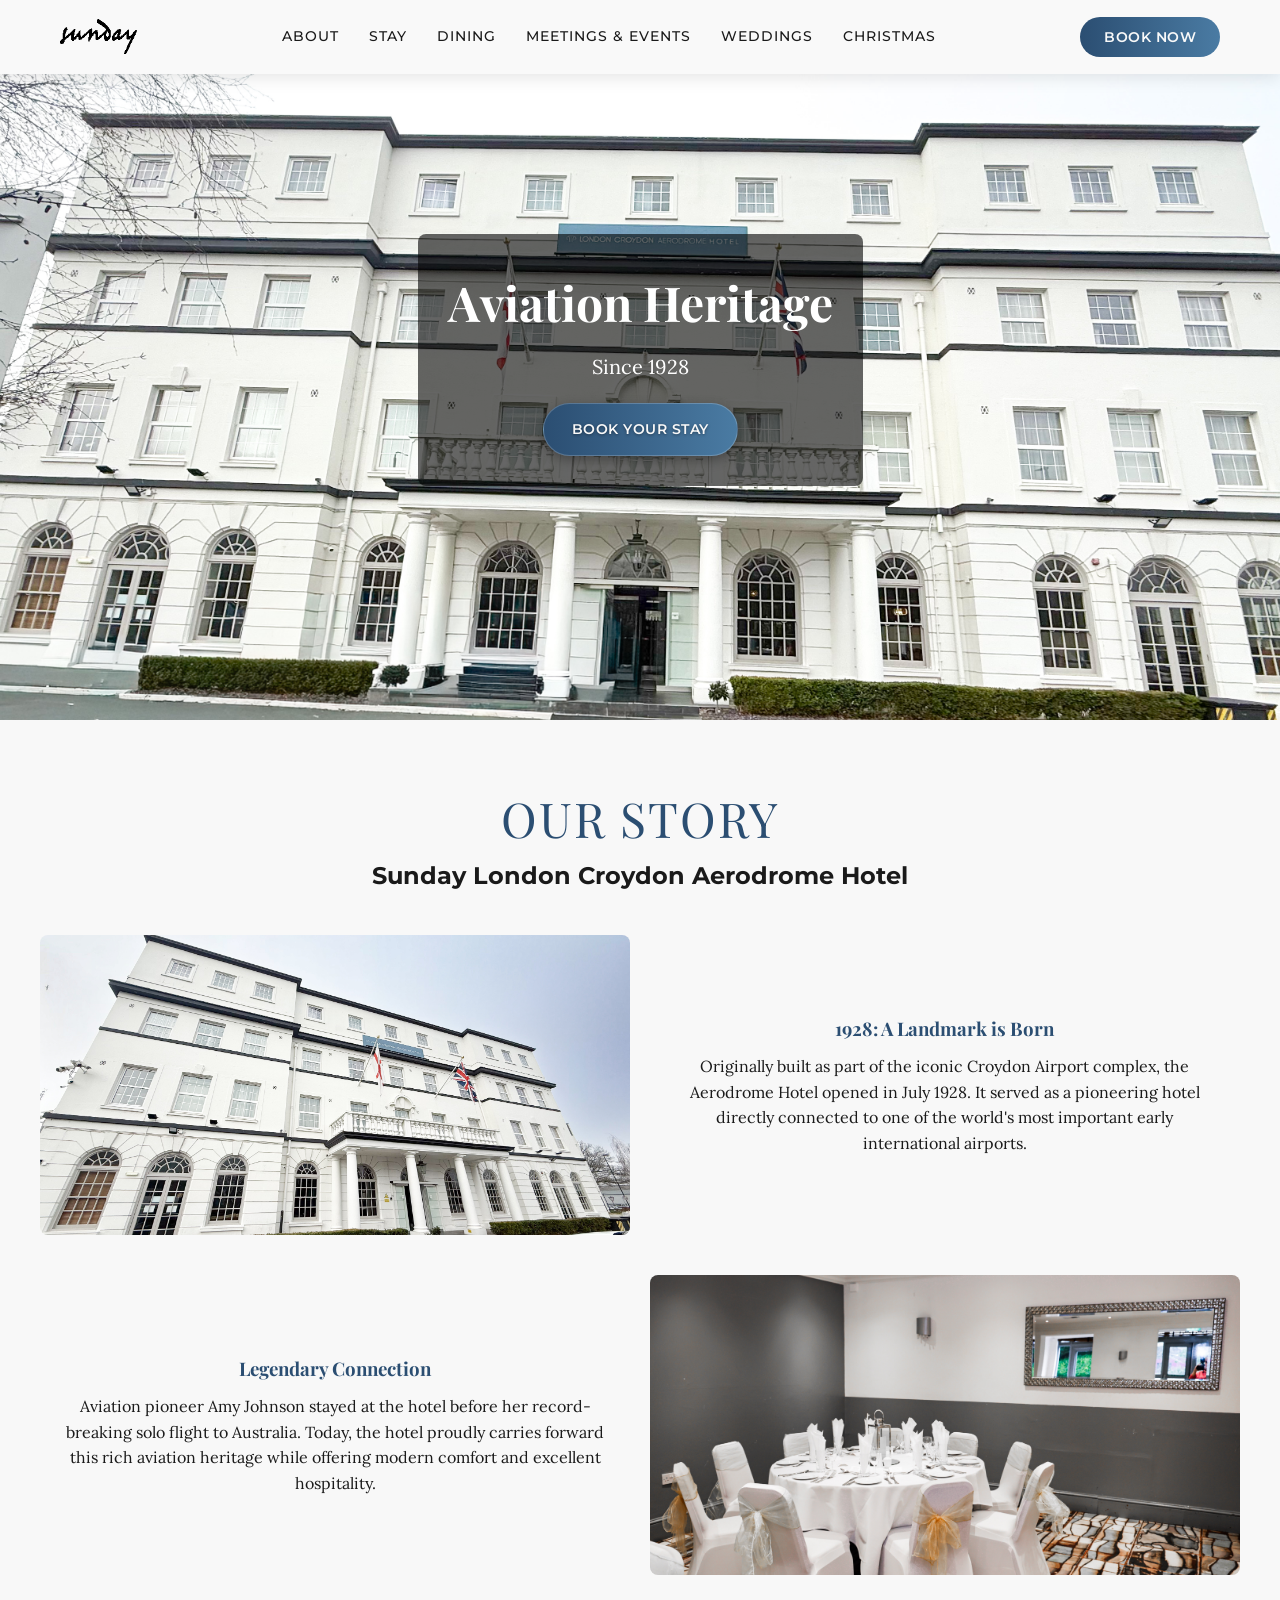
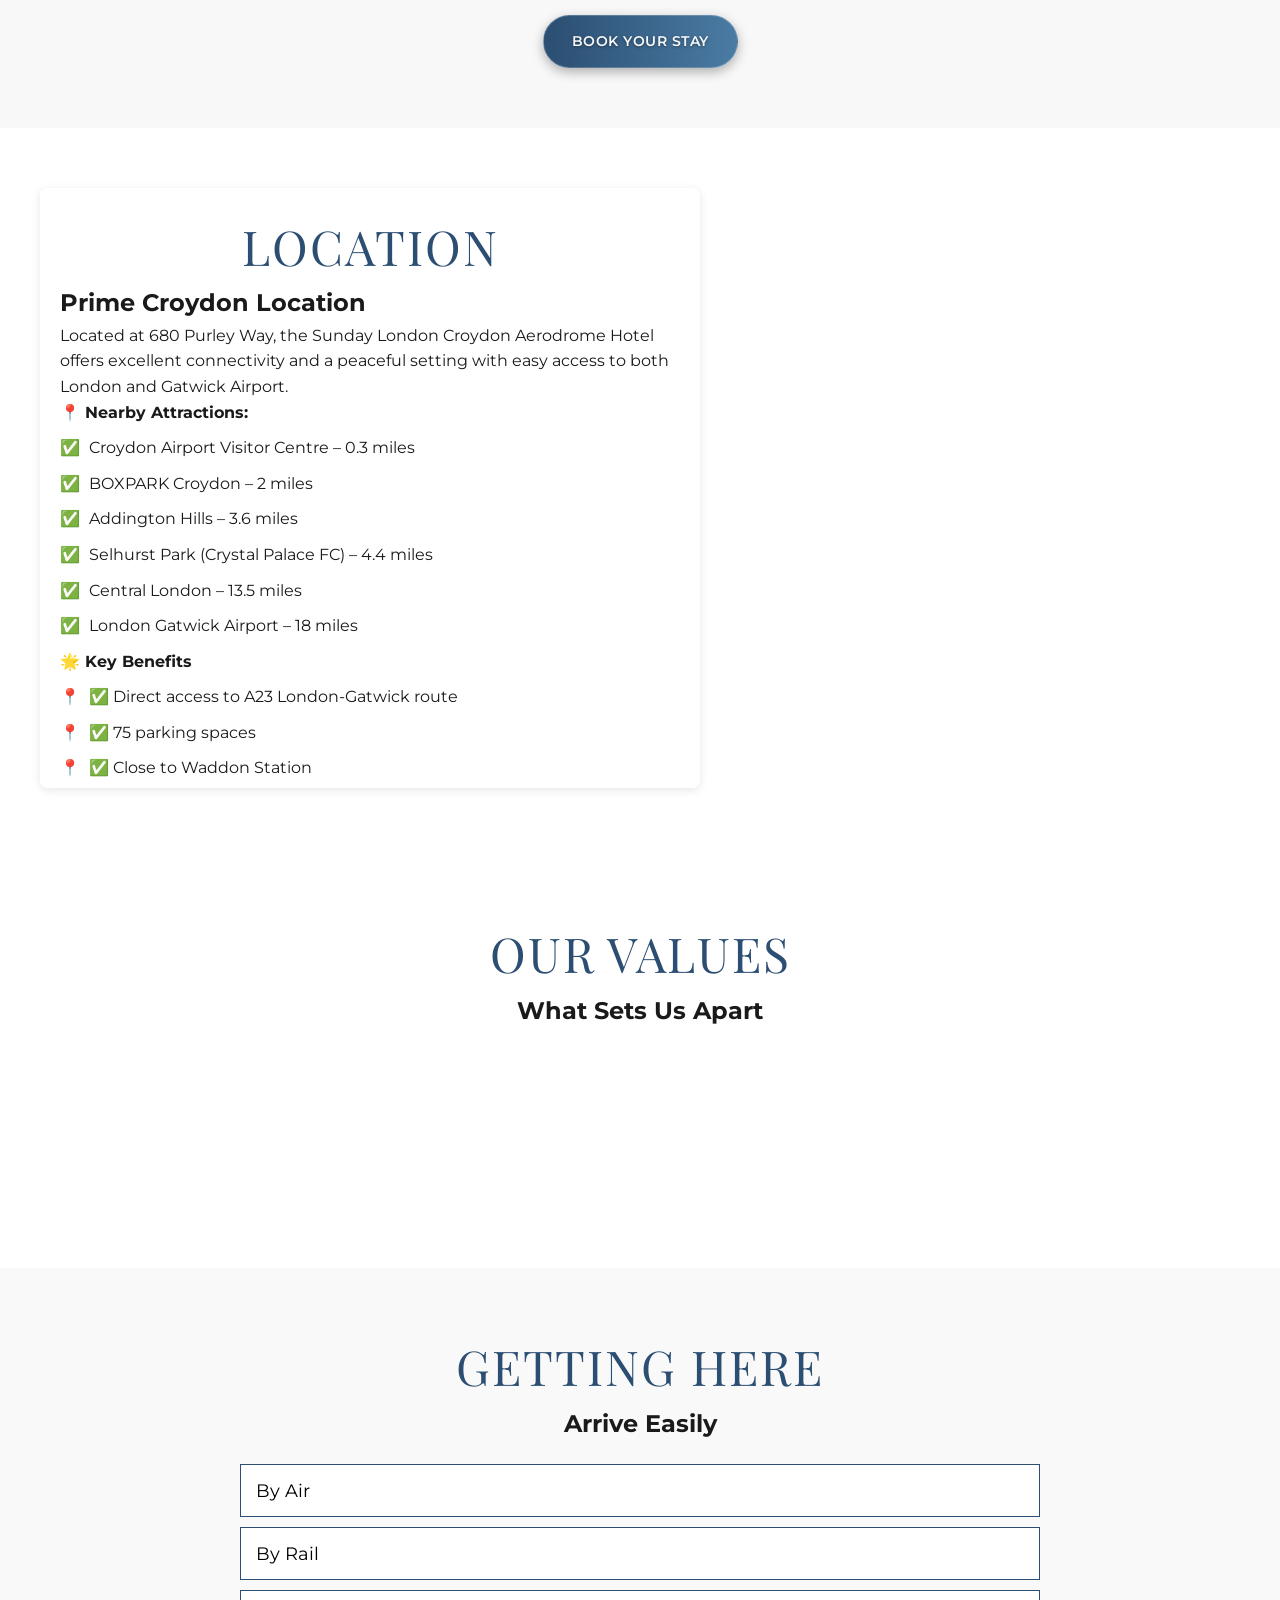
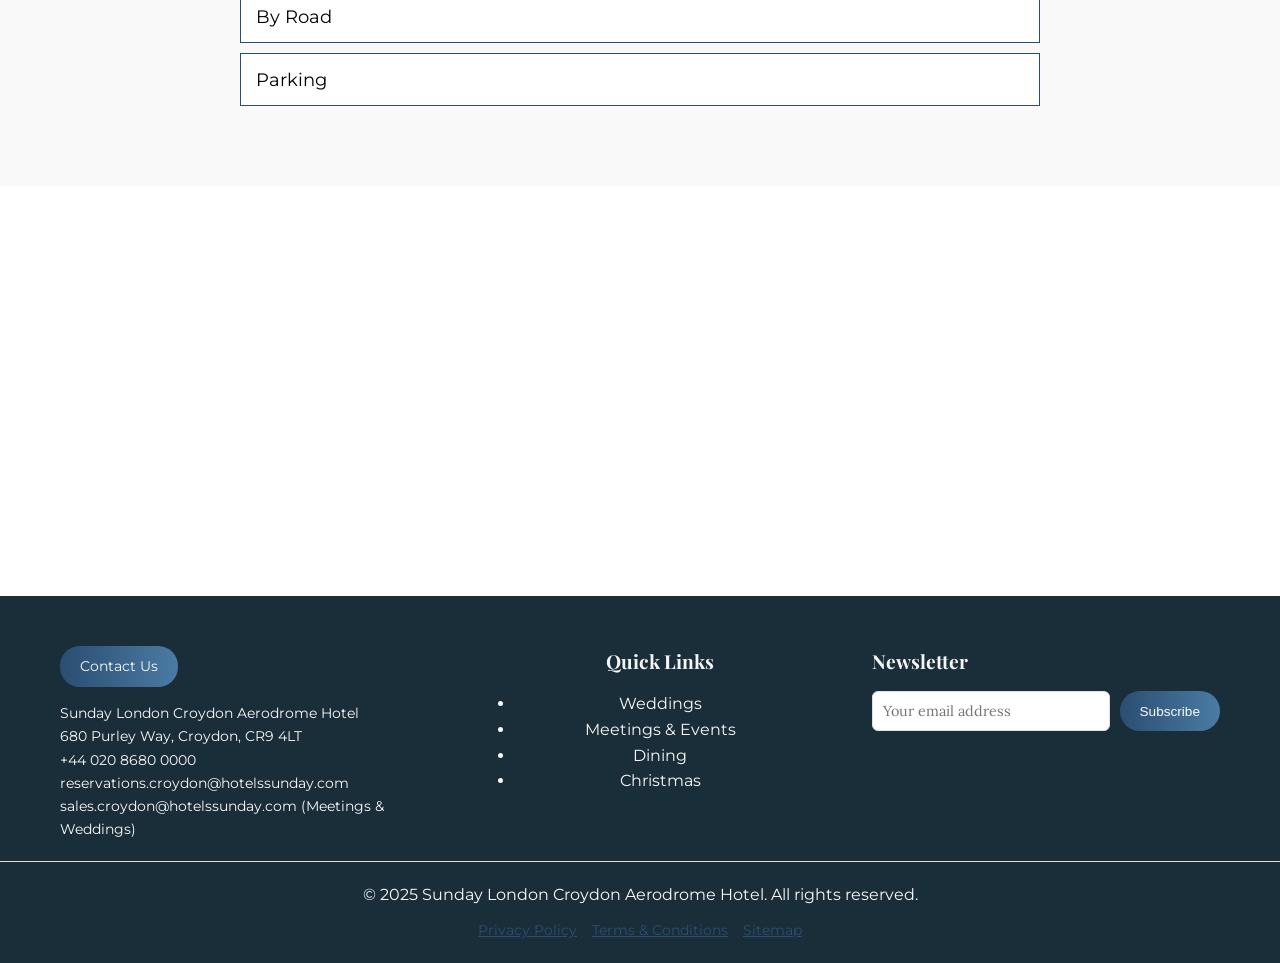
==== about.html @ bb09ae64 "upload" ====
<!doctype html>
<html lang="en">
  <head>
    <meta charset="UTF-8" />
    <meta name="viewport" content="width=device-width, initial-scale=1.0" />
    <meta
      name="description"
      content="Discover the rich aviation heritage of Sunday London Croydon Aerodrome Hotel, a historic Art Deco landmark since 1928 in Croydon."
    />
    <meta
      name="keywords"
      content="Aerodrome Hotel Croydon, Sunday London Croydon Aerodrome Hotel, Historic Hotel Croydon, Art Deco Hotel, Amy Johnson, Croydon Airport Hotel"
    />
    <meta name="author" content="Sunday London Croydon Aerodrome Hotel" />
    <meta name="robots" content="index, follow" />

    <title>About Sunday London Croydon Aerodrome Hotel</title>

    <link rel="stylesheet" href="styles.css" />
    <link rel="stylesheet" href="about.css" />
    <link
      rel="stylesheet"
      href="https://cdnjs.cloudflare.com/ajax/libs/font-awesome/5.15.4/css/all.min.css"
    />
    <link rel="preconnect" href="https://fonts.googleapis.com" />
    <link rel="preconnect" href="https://fonts.gstatic.com" crossorigin />
    <link
      href="https://fonts.googleapis.com/css2?family=Montserrat:wght@400;500;700&family=Playfair+Display:wght@600&family=Lora:wght@400;500&display=swap"
      rel="stylesheet"
    />

    <!-- Google Analytics -->
    <script
      async
      src="https://www.googletagmanager.com/gtag/js?id=G-XXXXXXXXXX"
    ></script>
    <script>
      window.dataLayer = window.dataLayer || [];
      function gtag() {
        dataLayer.push(arguments);
      }
      gtag("js", new Date());
      gtag("config", "G-XXXXXXXXXX");
    </script>

    <!-- Structured Data -->
    <script type="application/ld+json">
      {
        "@context": "https://schema.org",
        "@type": "Hotel",
        "name": "Sunday London Croydon Aerodrome Hotel",
        "description": "Historic Art Deco hotel in Croydon since 1928.",
        "address": {
          "@type": "PostalAddress",
          "streetAddress": "680 Purley Way",
          "addressLocality": "Croydon",
          "addressRegion": "London",
          "postalCode": "CR9 4LT",
          "addressCountry": "UK"
        },
        "telephone": "+44 020 8680 0000",
        "url": "https://aerodromehotel.booksundays.com/about.html"
      }
    </script>
  </head>
  <body>
    <!-- Preloader -->
    <div class="preloader">
      <div class="loader"></div>
    </div>

    <!-- Header -->
    <header class="site-header">
      <div class="header-container">
        <div class="logo">
          <a href="index.html">
            <img
              src="images/output-onlinepngtools.png"
              alt="Sunday London Croydon Aerodrome Hotel Logo"
              loading="lazy"
            />
          </a>
        </div>
        <div class="nav-container">
          <nav class="main-navigation" aria-label="Main Navigation">
            <ul class="nav-menu">
              <li class="has-dropdown">
                <a href="#about">About</a>
                <ul class="dropdown-menu">
                  <li><a href="about.html">Our Story</a></li>
                  <li><a href="contact.html">Contact Us</a></li>
                  <li><a href="gallery.html">Gallery</a></li>
                  <li><a href="explore.html">Explore</a></li>
                </ul>
              </li>
              <li class="has-dropdown">
                <a href="#stay">Stay</a>
                <ul class="dropdown-menu">
                  <li><a href="rooms.html">Rooms & Suites</a></li>
                </ul>
              </li>
              <li><a href="dining.html">Dining</a></li>
              <li><a href="meetings.html">Meetings & Events</a></li>
              <li><a href="weddings.html">Weddings</a></li>
              <li><a href="christmas.html">Christmas</a></li>
            </ul>
          </nav>
        </div>
        <div class="nav-book">
          <a href="https://booking.link" class="btn-book">Book Now</a>
        </div>
        <div
          class="mobile-menu-toggle"
          role="button"
          aria-label="Toggle navigation"
          tabindex="0"
        >
          <span></span><span></span><span></span>
        </div>
      </div>
    </header>

    <!-- Hero Section -->
    <section id="hero" class="hero-section parallax">
      <div class="hero-content">
        <h1>Aviation Heritage</h1>
        <p>Since 1928</p>
        <a href="https://booking.link" class="btn-primary">Book Your Stay</a>
      </div>
    </section>

    <!-- Hotel History -->
    <section class="history-section" id="history">
      <div class="section-label">Our Story</div>
      <h2>Sunday London Croydon Aerodrome Hotel</h2>
      <div class="history-container">
        <div class="history-card">
          <img
            src="images/Hotel Exterior/Aerodrome Exterior.jpeg"
            alt="Historic Aerodrome Hotel Exterior 1928"
            loading="lazy"
          />
          <div class="history-content">
            <h3>1928: A Landmark is Born</h3>
            <p>
              Originally built as part of the iconic Croydon Airport complex,
              the Aerodrome Hotel opened in July 1928. It served as a pioneering
              hotel directly connected to one of the world's most important
              early international airports.
            </p>
          </div>
        </div>
        <div class="history-card reverse">
          <img
            src="images/Amy Johnson Suite/AJ Weddings & Parties/080A4828.jpg"
            alt="Amy Johnson Connection"
            loading="lazy"
          />
          <div class="history-content">
            <h3>Legendary Connection</h3>
            <p>
              Aviation pioneer Amy Johnson stayed at the hotel before her
              record-breaking solo flight to Australia. Today, the hotel proudly
              carries forward this rich aviation heritage while offering modern
              comfort and excellent hospitality.
            </p>
          </div>
        </div>
      </div>
      <a href="https://booking.link" class="btn-primary">Book Your Stay</a>
    </section>

    <!-- Location Description -->
    <section class="location-section" id="location">
      <div class="location-container">
        <div class="location-sidebar">
          <div class="section-label">Location</div>
          <h2>Prime Croydon Location</h2>
          <p>
            Located at 680 Purley Way, the Sunday London Croydon Aerodrome Hotel
            offers excellent connectivity and a peaceful setting with easy
            access to both London and Gatwick Airport.
          </p>
          <p><strong>📍 Nearby Attractions:</strong></p>
          <ul>
            <li>Croydon Airport Visitor Centre – 0.3 miles</li>
            <li>BOXPARK Croydon – 2 miles</li>
            <li>Addington Hills – 3.6 miles</li>
            <li>Selhurst Park (Crystal Palace FC) – 4.4 miles</li>
            <li>Central London – 13.5 miles</li>
            <li>London Gatwick Airport – 18 miles</li>
          </ul>
          <p><strong>🌟 Key Benefits</strong></p>
          <ul>
            <li>✅ Direct access to A23 London-Gatwick route</li>
            <li>✅ 75 parking spaces</li>
            <li>✅ Close to Waddon Station</li>
            <li>✅ Ideal for business and leisure travellers</li>
            <li>✅ Excellent transport links to Central London</li>
          </ul>
          <a href="#find-us" class="btn-primary">Getting Here</a>
        </div>
        <div class="location-map">
          <iframe
            src="https://www.google.com/maps/embed?pb=!1m18!1m12!1m3!1d2489.5!2d-0.118!3d51.38!2m3!1f0!2f0!3f0!3m2!1i1024!2i768!4f13.1!3m3!1m2!1s0x4876063b0b0b0b0b%3A0x1234567890abcdef!2s680%20Purley%20Way%2C%20Croydon%20CR9%204LT!5e0!3m2!1sen!2suk!4v1740000000000"
            width="600"
            height="450"
            style="border: 0"
            allowfullscreen=""
            loading="lazy"
          ></iframe>
        </div>
      </div>
    </section>

    <!-- Values Section -->
    <section class="values-section">
      <div class="section-label">Our Values</div>
      <h2>What Sets Us Apart</h2>
      <div class="values-container">
        <div class="value-card" data-animate>
          <i class="fas fa-plane"></i>
          <h3>Aviation Heritage</h3>
          <p>
            Immerse yourself in the golden age of British aviation with
            authentic Art Deco character.
          </p>
        </div>
        <div class="value-card" data-animate>
          <i class="fas fa-users"></i>
          <h3>Versatile Spaces</h3>
          <p>
            From the grand Amy Johnson Suite to intimate meeting rooms, perfect
            for events of all sizes.
          </p>
        </div>
        <div class="value-card" data-animate>
          <i class="fas fa-car"></i>
          <h3>Excellent Connectivity</h3>
          <p>
            Strategic location with 75 parking spaces and fast links to London,
            Gatwick, and beyond.
          </p>
        </div>
      </div>
    </section>

    <!-- Transportation -->
    <section class="transportation-section" id="find-us">
      <div class="section-label">Getting Here</div>
      <h2>Arrive Easily</h2>
      <div class="transport-accordion">
        <div class="accordion-item">
          <button class="accordion-toggle" aria-expanded="false">By Air</button>
          <div class="accordion-content">
            <p>
              London Gatwick Airport – approx. 18 miles / 25 minutes by car.
            </p>
          </div>
        </div>
        <div class="accordion-item">
          <button class="accordion-toggle" aria-expanded="false">
            By Rail
          </button>
          <div class="accordion-content">
            <p>
              Waddon Station (12-minute walk) • East Croydon Station (2 miles)
            </p>
          </div>
        </div>
        <div class="accordion-item">
          <button class="accordion-toggle" aria-expanded="false">
            By Road
          </button>
          <div class="accordion-content">
            <p>
              Directly on the A23 London-Gatwick route. Easy access to M25
              Junction 7.
            </p>
          </div>
        </div>
        <div class="accordion-item">
          <button class="accordion-toggle" aria-expanded="false">
            Parking
          </button>
          <div class="accordion-content">
            <p>75 on-site parking spaces available.</p>
          </div>
        </div>
      </div>
    </section>

    <!-- Map -->
    <section class="map-container">
      <iframe
        src="https://www.google.com/maps/embed?pb=!1m18!1m12!1m3!1d2489.5!2d-0.118!3d51.38!2m3!1f0!2f0!3f0!3m2!1i1024!2i768!4f13.1!3m3!1m2!1s0x4876063b0b0b0b0b%3A0x1234567890abcdef!2s680%20Purley%20Way%2C%20Croydon%20CR9%204LT!5e0!3m2!1sen!2suk!4v1740000000000"
        width="600"
        height="450"
        style="border: 0"
        allowfullscreen=""
        loading="lazy"
      ></iframe>
    </section>

    <!-- Footer -->
    <footer class="site-footer" id="contact">
      <div class="footer-columns">
        <div class="footer-column contact-column">
          <a href="contact.html" class="footer-button">Contact Us</a>
          <address>
            Sunday London Croydon Aerodrome Hotel<br />
            680 Purley Way, Croydon, CR9 4LT<br />
            <a href="tel:+442086800000">+44 020 8680 0000</a><br />
            <a href="mailto:reservations.croydon@hotelssunday.com"
              >reservations.croydon@hotelssunday.com</a
            ><br />
            <a href="mailto:sales.croydon@hotelssunday.com"
              >sales.croydon@hotelssunday.com</a
            >
            (Meetings & Weddings)
          </address>
        </div>
        <div class="footer-column quick-links-column">
          <h4>Quick Links</h4>
          <ul>
            <li><a href="weddings.html">Weddings</a></li>
            <li><a href="meetings.html">Meetings & Events</a></li>
            <li><a href="dining.html">Dining</a></li>
            <li><a href="christmas.html">Christmas</a></li>
          </ul>
        </div>
        <div class="footer-column newsletter">
          <h4>Newsletter</h4>
          <form
            action="https://formsubmit.co/sales.croydon@hotelssunday.com"
            method="POST"
            class="newsletter-form"
          >
            <input
              type="email"
              name="email"
              placeholder="Your email address"
              required
              aria-label="Your Email"
            />
            <button type="submit">Subscribe</button>
            <input type="hidden" name="_captcha" value="false" />
            <input
              type="hidden"
              name="_next"
              value="https://aerodromehotel.booksundays.com/newsletter?subscribed=true"
            />
          </form>
        </div>
      </div>
      <div class="footer-bottom">
        <p>
          © 2025 Sunday London Croydon Aerodrome Hotel. All rights reserved.
        </p>
        <ul class="footer-legal">
          <li><a href="privacy.html">Privacy Policy</a></li>
          <li><a href="terms.html">Terms & Conditions</a></li>
          <li><a href="sitemap.html">Sitemap</a></li>
        </ul>
      </div>
    </footer>

    <script src="script.js"></script>
    <script src="about.js"></script>
  </body>
</html>
---- styles.css ----
:root {
  --primary-color: #2b4e72;
  --secondary-color: #1a2e3a;
  --accent-color: #d4a373;
  --light-color: #f9f9f9;
  --dark-color: #1a1a1a;
  --border-color: #e0e0e0;
  --transition: all 0.3s ease;
  --shadow-light: 0 4px 16px rgba(0, 0, 0, 0.1);
  --shadow-dark: 0 8px 24px rgba(0, 0, 0, 0.2);
  --header-height: 60px;
}

@import url('https://fonts.googleapis.com/css2?family=Montserrat:wght@400;500;700&family=Playfair+Display:wght@600&family=Lora:wght@400;500&display=swap');

* {
  margin: 0;
  padding: 0;
  box-sizing: border-box;
}

html, body {
  width: 100%;
  max-width: 100vw;
  overflow-x: hidden;
  scroll-behavior: smooth;
}

body {
  font-family: 'Montserrat', sans-serif;
  font-weight: 400;
  font-size: 1rem;
  line-height: 1.6;
  color: var(--dark-color);
  background: white;
  background-attachment: fixed;
  position: relative;
}

/* Preloader */
.preloader {
  position: fixed;
  top: 0;
  left: 0;
  width: 100%;
  height: 100%;
  background: var(--light-color);
  display: flex;
  align-items: center;
  justify-content: center;
  z-index: 9999;
  transition: opacity 0.5s ease;
}

.preloader.hidden {
  opacity: 0;
  pointer-events: none;
}

.loader {
  width: 50px;
  height: 50px;
  border: 5px solid var(--primary-color);
  border-top-color: transparent;
  border-radius: 50%;
  animation: spin 1s linear infinite;
}

@keyframes spin {
  to { transform: rotate(360deg); }
}

/* Header */
.site-header {
  position: fixed;
  top: 0;
  left: 0;
  width: 100%;
  z-index: 1000;
  background: var(--light-color);
  box-shadow: var(--shadow-light);
  transition: var(--transition);
}

.site-header.scrolled {
  background: rgba(249, 249, 249, 0.95);
  backdrop-filter: blur(10px);
}

.header-container {
  display: flex;
  align-items: stretch;
  max-width: 1200px;
  margin: 0 auto;
  padding: 12px 20px;
}

.logo {
  flex: 0 0 auto;
  display: flex;
  align-items: center;
}

.logo img {
  max-height: 35px;
  width: auto;
  object-fit: contain;
  transition: var(--transition);
  margin-top: 7px;
}

.logo img:hover {
  transform: scale(1.1);
  filter: brightness(1.1);
}

.nav-container {
  flex: 1;
  display: flex;
  align-items: center;
  justify-content: center;
}

.nav-menu {
  display: flex;
  list-style: none;
  gap: 30px;
  margin: 0;
  padding: 0;
  align-items: center;
}

.main-navigation ul li a {
  color: var(--dark-color);
  font-weight: 500;
  font-size: 0.9rem;
  text-transform: uppercase;
  letter-spacing: 1px;
  text-decoration: none;
  position: relative;
  display: flex;
  align-items: center;
  height: 100%;
}

.main-navigation ul li a::after {
  content: '';
  position: absolute;
  bottom: -4px;
  left: 0;
  width: 0;
  height: 2px;
  background: var(--primary-color);
  transition: var(--transition);
}

.main-navigation ul li a:hover::after,
.main-navigation ul li a:focus::after {
  width: 100%;
}

.nav-menu li.has-dropdown {
  position: relative;
}

.nav-menu li .dropdown-menu {
  display: none;
  position: absolute;
  top: 100%;
  left: 0;
  background: var(--light-color);
  border: 1px solid var(--border-color);
  min-width: 200px;
  border-radius: 8px;
  box-shadow: var(--shadow-light);
  z-index: 999;
  transform: translateY(10px);
  opacity: 0;
  transition: all 0.4s ease;
  flex-direction: column;
  align-items: flex-start;
  padding: 10px 0;
}

.nav-menu li.has-dropdown:hover .dropdown-menu,
.nav-menu li.has-dropdown:focus-within .dropdown-menu {
  display: flex;
  transform: translateY(0);
  opacity: 1;
}

.nav-menu li .dropdown-menu li {
  width: 100%;
}

.nav-menu li .dropdown-menu a {
  display: block;
  padding: 12px 20px;
  color: var(--dark-color);
  font-weight: 400;
  font-size: 0.85rem;
  text-transform: none;
  letter-spacing: 0.5px;
  transition: var(--transition);
}

.nav-menu li .dropdown-menu a:hover,
.nav-menu li .dropdown-menu a:focus {
  background: var(--accent-color);
  color: var(--light-color);
}

.nav-book {
  display: flex;
  align-items: center;
  margin-left: auto;
}

.nav-book a.btn-book {
  background: linear-gradient(90deg, var(--primary-color), #4a7ba3);
  color: var(--light-color);
  font-size: 0.87rem;
  font-weight: 600;
  text-transform: uppercase;
  letter-spacing: 0.5px;
  text-decoration: none;
  border: none;
  padding: 12px 24px;
  border-radius: 24px;
  position: relative;
  overflow: hidden;
  z-index: 1;
  transition: var(--transition);
  display: flex;
  align-items: center;
  height: 40px;
}

.nav-book a.btn-book:hover,
.nav-book a.btn-book:focus {
  background: linear-gradient(90deg, var(--accent-color), #e8c2a3);
  color: var(--dark-color);
  transform: translateY(-3px);
  box-shadow: var(--shadow-dark);
}

/* Mobile Menu Toggle */
.mobile-menu-toggle {
  display: none;
  flex-direction: column;
  justify-content: center;
  cursor: pointer;
  z-index: 1001;
  width: 40px;
  height: 40px;
  padding: 0;
  margin-left: 10px;
}

.mobile-menu-toggle span {
  width: 30px;
  height: 4px;
  background: var(--accent-color);
  margin: 4px 0;
  transition: var(--transition);
}

.mobile-menu-toggle.active span:nth-child(1) {
  transform: rotate(45deg) translate(5px, 5px);
}

.mobile-menu-toggle.active span:nth-child(2) {
  opacity: 0;
}

.mobile-menu-toggle.active span:nth-child(3) {
  transform: rotate(-45deg) translate(5px, -5px);
}

/* Hero Slider */
.hero-slider {
  position: relative;
  height: calc(100vh - 60px);
  max-height: 650px;
  margin-top: 70px;
  overflow: hidden;
}

.slider-container {
  height: 100%;
  width: 100%;
  position: relative;
}

.slide {
  position: absolute;
  top: 0;
  left: 0;
  width: 100%;
  height: 100%;
  display: none;
  will-change: transform;
}

.slide.active {
  display: block;
}

.slide img {
  width: 100%;
  height: 100%;
  object-fit: cover;
  object-position: center;
  transform: scale(1.05);
  transition: transform 4s ease-in-out;
  will-change: transform;
  image-rendering: -webkit-optimize-contrast;
  image-rendering: crisp-edges;
}

.slide.active img {
  transform: scale(1);
}

.slide::after {
  content: "";
  position: absolute;
  top: 0;
  left: 0;
  width: 100%;
  height: 100%;
  background: rgba(0, 0, 0, 0.2);
  z-index: 1;
}

.slide-content {
  position: absolute;
  top: 38%;
  left: 50%;
  transform: translate(-50%, -30%);
  text-align: center;
  color: var(--light-color);
  width: 999px;
  padding: 25px;
  z-index: 2;
}

.slide-content h1 {
  font-family: 'Playfair Display', serif;
  font-size: clamp(2.5rem, 5vw, 3.2rem);
  font-weight: 700;
  margin-bottom: 20px;
  color: #fff;
  text-align: center;
  text-shadow: 
    0 2px 4px rgba(0, 0, 0, 0.8),
    0 4px 8px rgba(0, 0, 0, 0.6);
  letter-spacing: 0.5px;
  -webkit-text-stroke: 0.5px rgba(0, 0, 0, 0.3);
}

.slide-content p {
  font-family: 'Montserrat', sans-serif;
  font-size: clamp(0.9rem, 1.8vw, 1.05rem);
  background: rgba(0, 0, 0, 0.4);
  color: #f2f2f2;
  padding: 0.75rem 1.25rem;
  border-radius: 10px;
  margin-bottom: 16px;
  line-height: 1.6;
  border: 1px solid rgba(255, 255, 255, 0.15);
  text-shadow: 0 1px 2px rgba(0, 0, 0, 0.6);
  backdrop-filter: blur(2px);
}

.btn-primary {
  margin: 0 10px;
  display: inline-block;
  background: linear-gradient(90deg, var(--primary-color), #4a7ba3);
  color: var(--light-color);
  text-shadow: 0 1px 3px rgba(0, 0, 0, 0.4);
  padding: 14px 28px;
  border-radius: 28px;
  font-size: 0.875rem;
  font-weight: 600;
  text-transform: uppercase;
  letter-spacing: 0.5px;
  box-shadow: 0 4px 12px rgba(0, 0, 0, 0.3);
  border: 1px solid rgba(255, 255, 255, 0.2);
  text-decoration: none;
  transition: var(--transition);
}

.btn-primary:hover,
.btn-primary:focus {
  background: linear-gradient(90deg, var(--accent-color), #e8c2a3);
  color: var(--dark-color);
  transform: translateY(-3px);
  box-shadow: var(--shadow-dark);
}

.slider-controls {
  position: absolute;
  top: 50%;
  width: 100%;
  display: flex;
  justify-content: space-between;
  padding: 0 20px;
  transform: translateY(-50%);
}

.slider-controls button {
  background: rgba(249, 249, 249, 0.7);
  border: none;
  width: 40px;
  height: 40px;
  border-radius: 50%;
  cursor: pointer;
  font-size: 1.25rem;
  color: var(--dark-color);
  transition: var(--transition);
}

.slider-controls button:hover,
.slider-controls button:focus {
  background: var(--light-color);
}

.slider-dots {
  position: absolute;
  bottom: 20px;
  left: 50%;
  transform: translateX(-50%);
  display: flex;
  gap: 8px;
}

.dot {
  width: 10px;
  height: 10px;
  border-radius: 50%;
  background: rgba(249, 249, 249, 0.5);
  cursor: pointer;
  transition: var(--transition);
}

.dot.active {
  background: var(--light-color);
}

/* Section Transition Quote */
.section-transition-quote {
  padding: 50px 20px;
  background: linear-gradient(120deg, var(--light-color) 80%, var(--primary-color) 100%);
  text-align: center;
  position: relative;
  overflow: hidden;
}

.quote-box {
  max-width: 900px;
  margin: 0 auto;
  padding: 25px;
  background: rgba(255, 255, 255, 0.95);
  border-radius: 12px;
  box-shadow: var(--shadow-light);
  border: 2px solid var(--primary-color);
  backdrop-filter: blur(4px);
}

.quote-text {
  font-family: 'Playfair Display', serif;
  font-size: clamp(1rem, 2vw, 1.3rem);
  font-style: italic;
  background: linear-gradient(90deg, var(--primary-color), #4a7ba3);
  background-clip: text;
  -webkit-background-clip: text;
  color: transparent;
}

/* Highlights Showcase */
.highlights-showcase {
  padding: 80px 0 80px 60px;
  background: var(--light-color);
  position: relative;
}

.highlights-showcase::before {
  content: "";
  position: absolute;
  top: 60px;
  left: 20px;
  width: 30px;
  height: calc(100% - 120px);
  background: linear-gradient(180deg, var(--secondary-color), var(--primary-color));
  border-radius: 4px;
}

.section-label {
  font-family: 'Playfair Display', serif;
  font-size: 3rem;
  color: var(--primary-color);
  text-transform: uppercase;
  letter-spacing: 2px;
  text-align: center;
}

.highlight-grid {
  display: grid;
  grid-template-columns: repeat(auto-fit, minmax(280px, 1fr));
  gap: 30px;
  max-width: 1200px;
  margin: 0 auto;
}

.highlight-card {
  border-radius: 12px;
  overflow: hidden;
  box-shadow: var(--shadow-light);
  transition: var(--transition);
  position: relative;
}

.highlight-card:hover {
  transform: translateY(-10px) rotate(2deg);
  box-shadow: var(--shadow-dark);
}

.highlight-card img {
  width: 100%;
  height: 280px;
  object-fit: cover;
  transition: transform 0.5s ease;
}

.highlight-card:hover img {
  transform: scale(1.1);
}

.highlight-overlay {
  position: absolute;
  inset: 0;
  background: linear-gradient(180deg, rgba(43, 78, 114, 0.7), rgba(0, 0, 0, 0.5));
  opacity: 0;
  display: flex;
  align-items: center;
  justify-content: center;
  transition: var(--transition);
}

.highlight-card:hover .highlight-overlay {
  opacity: 1;
}

.highlight-title {
  font-family: 'Playfair Display', serif;
  font-size: clamp(1.3rem, 2vw, 1.6rem);
  color: var(--light-color);
  text-align: center;
}

/* Magazine Sections */
.magazine-section {
  display: flex;
  align-items: flex-start;
  max-width: 1200px;
  margin: 60px auto;
  padding: 0 20px;
  gap: 40px;
}

.magazine-section.reverse {
  flex-direction: row-reverse;
}

.single-banner {
  flex: 0 0 50%; 
  position: relative;
}

.single-banner img {
  width: 100%;
  height: 400px; 
  object-fit: fill; 
  object-position: center;
  border-radius: 12px;
  box-shadow: var(--shadow-light);
  image-rendering: auto; 
  display: block; 
}

.magazine-content {
  flex: 0 0 50%;
  padding: 20px;
  text-align: center;
}

.magazine-content h2 {
  font-family: 'Playfair Display', serif;
  font-size: clamp(1.8rem, 3vw, 2.2rem);
  color: var(--secondary-color);
  margin-bottom: 15px;
}

.magazine-content p {
  font-family: 'Lora', serif;
  font-size: 1rem;
  color: var(--dark-color);
  margin-bottom: 20px;
}

/* Wedding Section */
/* Wedding Section */
.wedding-section {
  padding: 100px 20px;
  background: url('https://images.unsplash.com/photo-1519225421980-715cb0215aed?ixlib=rb-4.0.3&auto=format&fit=crop&w=1920&q=80') no-repeat center center/cover;
  background-attachment: fixed;
  position: relative;
  overflow: hidden;
  /* min-height: 800px; */
}

.wedding-section::before {
  content: '';
  position: absolute;
  top: 0;
  left: 0;
  width: 100%;
  height: 100%;
  background: linear-gradient(180deg, rgba(249, 249, 249, 0.85), rgba(249, 249, 249, 0.9));
  z-index: 1;
}

.wedding-content {
  max-width: 900px;
  margin: 0 auto 60px;
  text-align: center;
  position: relative;
  z-index: 2;
}

.wedding-content h2 {
  font-family: 'Playfair Display', serif;
  font-size: clamp(2.2rem, 4vw, 2.8rem);
  color: var(--secondary-color);
  margin-bottom: 25px;
  text-shadow: 0 1px 4px rgba(0, 0, 0, 0.2);
}

.wedding-content p {
  font-family: 'Lora', serif;
  font-size: 1.1rem;
  color: var(--dark-color);
  line-height: 1.8;
  max-width: 700px;
  margin: 0 auto 20px;
}

.wedding-spaces {
  display: grid;
  grid-template-columns: repeat(auto-fit, minmax(320px, 1fr));
  gap: 40px;
  max-width: 1200px;
  margin: 0 auto 60px;
  position: relative;
  z-index: 2;
}

.wedding-space {
  border-radius: 16px;
  overflow: hidden;
  box-shadow: var(--shadow-light);
  transition: transform 0.4s ease, box-shadow 0.4s ease;
  background: var(--light-color);
}

.wedding-space:hover {
  transform: translateY(-12px) scale(1.02);
  box-shadow: var(--shadow-dark);
}

.wedding-space-image {
  position: relative;
  overflow: hidden;
}

.wedding-space img {
  width: 100%;
  height: 280px;
  object-fit: cover;
  object-position: center;
  image-rendering: auto;
  transition: transform 0.5s ease;
}

.wedding-space:hover img {
  transform: scale(1.1);
}

.wedding-space-content {
  padding: 25px;
  text-align: center;
}

.wedding-space h3 {
  font-family: 'Playfair Display', serif;
  font-size: 1.5rem;
  color: var(--dark-color);
  margin-bottom: 15px;
}

.wedding-space p {
  font-family: 'Lora', serif;
  font-size: 1rem;
  color: var(--dark-color);
  line-height: 1.7;
}


/* Things To Do Section */
.things-section {
  padding: 60px 20px;
  background: var(--light-color);
}

.things-grid {
  display: grid;
  grid-template-columns: repeat(auto-fit, minmax(280px, 1fr));
  gap: 20px;
  max-width: 1200px;
  margin: 0 auto;
}

.thing-card {
  border-radius: 12px;
  overflow: hidden;
  box-shadow: var(--shadow-light);
  transition: var(--transition);
  position: relative;
}

.thing-card:hover {
  transform: translateY(-10px);
  box-shadow: var(--shadow-dark);
}

.thing-card img {
  width: 100%;
  height: 200px;
  object-fit: cover;
  transition: transform 0.5s ease;
}

.thing-card:hover img {
  transform: scale(1.1);
}

.thing-info {
  padding: 15px;
  background: var(--light-color);
  text-align: center;
}

.thing-info a {
  color: var(--primary-color);
  text-decoration: none;
  font-weight: 500;
  font-family: 'Lora', serif;
}

.thing-info a:hover {
  text-decoration: underline;
}

/* Transportation Section */
.transportation-section {
  padding: 60px 20px;
  text-align: center;
}

.transport-accordion {
  max-width: 800px;
  margin: 20px auto;
}

.accordion-item {
  margin-bottom: 10px;
}

.accordion-toggle {
  width: 100%;
  padding: 15px;
  background: #fff;
  border: 1px solid var(--primary-color);
  font-family: 'Montserrat', sans-serif;
  font-size: 1.1rem;
  cursor: pointer;
  text-align: left;
  transition: background 0.3s;
}

.accordion-toggle:hover, .accordion-toggle.active {
  background: var(--primary-color);
  color: #fff;
}

.accordion-content {
  display: none;
  padding: 20px;
  background: #fff;
  border: 1px solid #ddd;
  border-top: none;
  font-family: 'Lora', serif;
}

.accordion-content.active {
  display: block;
}

/* Pet Policy Section */
.pet-policy-section {
  padding: 60px 20px;
  background: var(--light-color);
  text-align: center;
}

.pet-policy-section h2 {
  font-family: 'Playfair Display', serif;
  font-size: clamp(2rem, 3vw, 2.5rem);
  color: var(--secondary-color);
  margin-bottom: 20px;
}

.pet-policy-section p {
  font-family: 'Lora', serif;
  font-size: 1rem;
  max-width: 800px;
  margin: 0 auto 20px;
}


/* Map Section */
.map-container {
  margin: 20px auto;
  max-width: 800px;
  height: 350px;
}

.map-container iframe {
  border-radius: 8px;
  width: 100%;
  height: 100%;
  display: block;
}

/* Footer */
.site-footer {
  padding: 50px 0 20px;
  background: var(--secondary-color);
  color: var(--light-color);
}

.footer-columns {
  display: flex;
  justify-content: space-between;
  gap: 40px;
  max-width: 1200px;
  margin: 0 auto 20px;
  padding: 0 20px;
}

.footer-column.contact-column {
  flex: 0 0 30%;
  margin-right: 40px;
}

.footer-column.quick-links-column {
  flex: 0 0 25%;
  text-align: center;
}

.footer-column.newsletter {
  flex: 0 0 30%;
}

.footer-column h4 {
  font-family: 'Playfair Display', serif;
  font-size: 1.2rem;
  color: whitesmoke;
  margin-bottom: 15px;
}

.footer-column address {
  font-style: normal;
  font-size: 0.9rem;
}

.footer-column a {
  color: var(--light-color);
  text-decoration: none;
  transition: var(--transition);
}

.footer-column a:hover {
  color: var(--accent-color);
}

.footer-button {
  display: inline-block;
  background: linear-gradient(90deg, var(--primary-color), #4a7ba3);
  color: var(--light-color);
  padding: 10px 20px;
  border-radius: 20px;
  font-size: 0.85rem;
  margin-bottom: 15px;
}

.newsletter-form {
  display: flex;
  gap: 10px;
}

.newsletter-form input {
  padding: 10px;
  border: 1px solid var(--border-color);
  border-radius: 6px;
  font-family: 'Lora', serif;
  font-size: 0.9rem;
  flex: 1;
}

.newsletter-form button {
  background: linear-gradient(90deg, var(--primary-color), #4a7ba3);
  color: var(--light-color);
  padding: 10px 20px;
  border-radius: 20px;
  font-size: 0.85rem;
  border: none;
  cursor: pointer;
  transition: var(--transition);
}

.newsletter-form button:hover,
.newsletter-form button:focus {
  background: linear-gradient(90deg, var(--accent-color), #e8c2a3);
  color: var(--dark-color);
}

.footer-bottom {
  text-align: center;
  padding-top: 20px;
  border-top: 1px solid var(--border-color);
}

.footer-legal {
  list-style: none;
  display: flex;
  justify-content: center;
  gap: 15px;
  margin-top: 10px;
}

.footer-legal a {
  font-size: 0.85rem;
  color: var(--primary-color);
}

/* Responsive Styles */
@media (max-width: 992px) {
  .highlight-grid,
  .things-grid {
    grid-template-columns: repeat(auto-fit, minmax(250px, 1fr));
  }

  .magazine-section {
    flex-direction: column;
    align-items: center;
  }

  .magazine-section.reverse {
    flex-direction: column;
  }

  .magazine-content {
    flex: 0 0 100%;
    padding: 15px;
  }

  .magazine-content h2 {
    font-size: clamp(1.6rem, 2.8vw, 2rem);
  }

  .magazine-content p {
    font-size: 0.95rem;
  }

  .footer-columns {
    flex-direction: column;
    align-items: center;
    text-align: center;
  }

  .footer-column.contact-column {
    margin-right: 0;
  }

  .footer-column.quick-links-column {
    margin: 20px 0;
  }
}

@media (max-width: 768px) {
  .header-container {
    flex-wrap: wrap;
    justify-content: space-between;
    padding: 0 15px;
    height: auto;
    min-height: var(--header-height);
  }

  .nav-container {
    display: none;
    position: fixed;
    top: 0;
    left: 0;
    width: 100%;
    height: 100vh;
    background: var(--light-color);
    padding: 80px 20px;
    z-index: 1000;
  }

  .nav-container.active {
    display: block;
  }

  .nav-menu {
    flex-direction: column;
    align-items: center;
    gap: 20px;
    margin-left: 0;
  }

  .nav-menu li .dropdown-menu {
    position: static;
    width: 100%;
    transform: translateY(0);
    opacity: 1;
    display: none;
    border: none;
    box-shadow: none;
    background: transparent;
    padding: 10px 0;
  }

  .nav-menu li.has-dropdown.active .dropdown-menu {
    display: flex;
  }

  .nav-menu li .dropdown-menu a {
    text-align: center;
    padding: 10px 15px;
    font-size: 0.9rem;
  }

  .nav-book {
    margin: 10px auto;
    text-align: center;
  }

  .nav-book a.btn-book {
    width: 100%;
    max-width: 200px;
    padding: 10px 24px;
    height: 40px;
  }

  .mobile-menu-toggle {
    display: flex;
  }

  .slide-content {
    padding: 15px;
    background: rgba(0, 0, 0, 0.55);
    width: 90vw;
  }

  .slide-content h1 {
    font-size: clamp(1.5rem, 3vw, 1.75rem);
    text-shadow: 0 2px 5px rgba(0, 0, 0, 0.7);
    -webkit-text-stroke: 0.3px rgba(0, 0, 0, 0.3);
  }

  .slide-content p {
    font-size: clamp(0.75rem, 1.5vw, 0.875rem);
    padding: 10px 15px;
    text-shadow: 0 2px 4px rgba(0, 0, 0, 0.6);
    background: rgba(0, 0, 0, 0.6);
  }

  .btn-primary {
    padding: 10px 20px;
    font-size: 0.75rem;
    text-shadow: 0 1px 2px rgba(0, 0, 0, 0.4);
  }
}

@media (max-width: 600px) {
  .slide-content h1 {
    font-size: clamp(1.5rem, 3vw, 1.75rem);
    text-shadow: 0 2px 5px rgba(0, 0, 0, 0.7);
    -webkit-text-stroke: 0.3px rgba(0, 0, 0, 0.3);
  }

  .slide-content p {
    font-size: clamp(0.75rem, 1.5vw, 0.875rem);
    padding: 10px 15px;
    text-shadow: 0 2px 4px rgba(0, 0, 0, 0.6);
    background: rgba(0, 0, 0, 0.6);
  }

  .btn-primary {
    padding: 10px 20px;
    font-size: 0.75rem;
    text-shadow: 0 1px 2px rgba(0, 0, 0, 0.4);
  }
}

/* Modal Styles */
.modal {
  position: fixed;
  top: 0;
  left: 0;
  width: 100%;
  height: 100%;
  background: rgba(0, 0, 0, 0.8);
  display: none;
  align-items: center;
  justify-content: center;
  z-index: 1000;
}

.modal.active {
  display: flex;
}

.modal-content {
  background: var(--light-color);
  padding: 20px;
  border-radius: 12px;
  max-width: 90%;
  max-height: 90%;
  overflow: auto;
  position: relative;
  text-align: center;
}

.modal-content img {
  max-width: 100%;
  height: auto;
}

.modal-content p {
  font-family: 'Lora', serif;
  font-size: 1rem;
  color: var(--dark-color);
  margin: 15px 0;
}

.modal-content button {
  margin-top: 15px;
  background: var(--primary-color);
  color: var(--light-color);
  padding: 10px 20px;
  border-radius: 20px;
  border: none;
  cursor: pointer;
  transition: var(--transition);
}

.modal-content button:hover,
.modal-content button:focus {
  background: var(--accent-color);
  color: var(--dark-color);
}
---- about.css ----
/* Hero Section */
.hero-section {
    position: relative;
    height: 80vh;
    background: url('images/Hotel Exterior/London Croydon Aerodrome.jpeg');
    background-size: contain;
    background-repeat: no-repeat;
    background-position: center center;
    display: flex;
    align-items: center;
    justify-content: center;
    text-align: center;
}

.hero-section.parallax {
    background-attachment: fixed;
    background-size: cover;
}

.hero-content {
    background: rgba(0, 0, 0, 0.6);
    padding: 30px;
    border-radius: 8px;
    color: #fff;
}

.hero-content h1 {
    font-family: 'Playfair Display', serif;
    font-size: 3rem;
    margin-bottom: 10px;
}

.hero-content p {
    font-family: 'Lora', serif;
    font-size: 1.25rem;
    margin-bottom: 20px;
}

@media (max-width: 768px) {
    .hero-section {
        height: 60vh;
    }
    .hero-content h1 {
        font-size: 2rem;
    }
}

/* History Section */
.history-section {
    padding: 60px 20px;
    background-color: #f8f8f8;
    text-align: center;
}

.history-container {
    max-width: 1200px;
    margin: 0 auto;
}

.history-card {
    display: flex;
    align-items: center;
    margin: 40px 0;
    gap: 20px;
}

.history-card.reverse {
    flex-direction: row-reverse;
}

.history-card img {
    width: 50%;
    height: 300px;
    object-fit: cover;
    border-radius: 8px;
}

.history-content {
    width: 50%;
    padding: 20px;
    font-family: 'Lora', serif;
}

.history-content h3 {
    font-family: 'Playfair Display', serif;
    color: var(--primary-color);
    margin-bottom: 10px;
}

@media (max-width: 768px) {
    .history-card, .history-card.reverse {
        flex-direction: column;
    }
    .history-card img, .history-content {
        width: 100%;
    }
}

/* Location Section */
.location-section {
    padding: 60px 20px;
}

.location-container {
    display: grid;
    grid-template-columns: 55% 45%;
    align-items: start;
    gap: 30px;
    max-width: 1200px;
    margin: 0 auto;
}

.location-sidebar {
    padding: 20px;
    background: #fff;
    border-radius: 8px;
    box-shadow: 0 2px 10px rgba(0, 0, 0, 0.1);
    max-height: 600px;
    overflow-y: auto;
}

.location-sidebar ul {
    list-style: none;
    padding: 0;
}

.location-sidebar li {
    margin: 10px 0;
}

.location-sidebar li::before {
    content: '📍 ';
    margin-right: 5px;
}

.location-sidebar p:nth-of-type(2) + ul li::before {
    content: '✅ ';
}

.location-map {
    width: 100%;
}

.location-map iframe {
    width: 100%;
    height: 600px;
    border-radius: 8px;
}

@media (max-width: 992px) {
    .location-container {
        grid-template-columns: 1fr;
    }
    .location-sidebar {
        max-height: none;
        overflow-y: visible;
    }
}

@media (max-width: 768px) {
    .location-container {
        flex-direction: column;
    }
    .location-sidebar, .location-map {
        width: 100%;
    }
    .location-map iframe {
        height: 400px;
    }
}

/* Values Section */
.values-section {
    padding: 60px 20px;
    text-align: center;
}

.values-container {
    max-width: 1200px;
    margin: 0 auto;
    display: grid;
    grid-template-columns: repeat(auto-fit, minmax(250px, 1fr));
    gap: 20px;
}

.value-card {
    background: #fff;
    border-radius: 12px;
    box-shadow: 0 4px 20px rgba(0, 0, 0, 0.1);
    padding: 20px;
    transition: transform 0.3s;
}

.value-card:hover {
    transform: translateY(-10px);
}

.value-card i {
    font-size: 2rem;
    color: var(--primary-color);
    margin-bottom: 15px;
}

.value-card h3 {
    font-family: 'Playfair Display', serif;
    color: var(--primary-color);
    margin-bottom: 10px;
}

.value-card p {
    font-family: 'Lora', serif;
}

.value-card[data-animate] {
    opacity: 0;
    transform: translateY(20px);
    transition: opacity 0.5s ease, transform 0.5s ease;
}

.value-card[data-animate].visible {
    opacity: 1;
    transform: translateY(0);
}

/* Transportation Section */
.transportation-section {
    padding: 60px 20px;
    background: var(--light-color);
    text-align: center;
}

.transport-accordion {
    max-width: 800px;
    margin: 20px auto;
}

.accordion-item {
    margin-bottom: 10px;
}

.accordion-toggle {
    width: 100%;
    padding: 15px;
    background: #fff;
    border: 1px solid var(--primary-color);
    font-family: 'Montserrat', sans-serif;
    font-size: 1.1rem;
    cursor: pointer;
    text-align: left;
    transition: background 0.3s ease, color 0.3s ease;
}

.accordion-toggle:hover, .accordion-toggle.active {
    background: var(--primary-color);
    color: #fff;
}

.accordion-content {
    display: none;
    padding: 20px;
    background: #fff;
    border: 1px solid var(--border-color);
    border-top: none;
    font-family: 'Lora', serif;
    font-size: 1rem;
    line-height: 1.7;
    transition: max-height 0.3s ease;
}

.accordion-content.active {
    display: block;
    max-height: 500px;
}

.map-container {
    margin: 20px auto;
    max-width: 800px;
    height: 350px;
    margin-bottom: 40px;
}

.map-container iframe {
    border-radius: 8px;
    width: 100%;
    height: 100%;
    display: block;
}
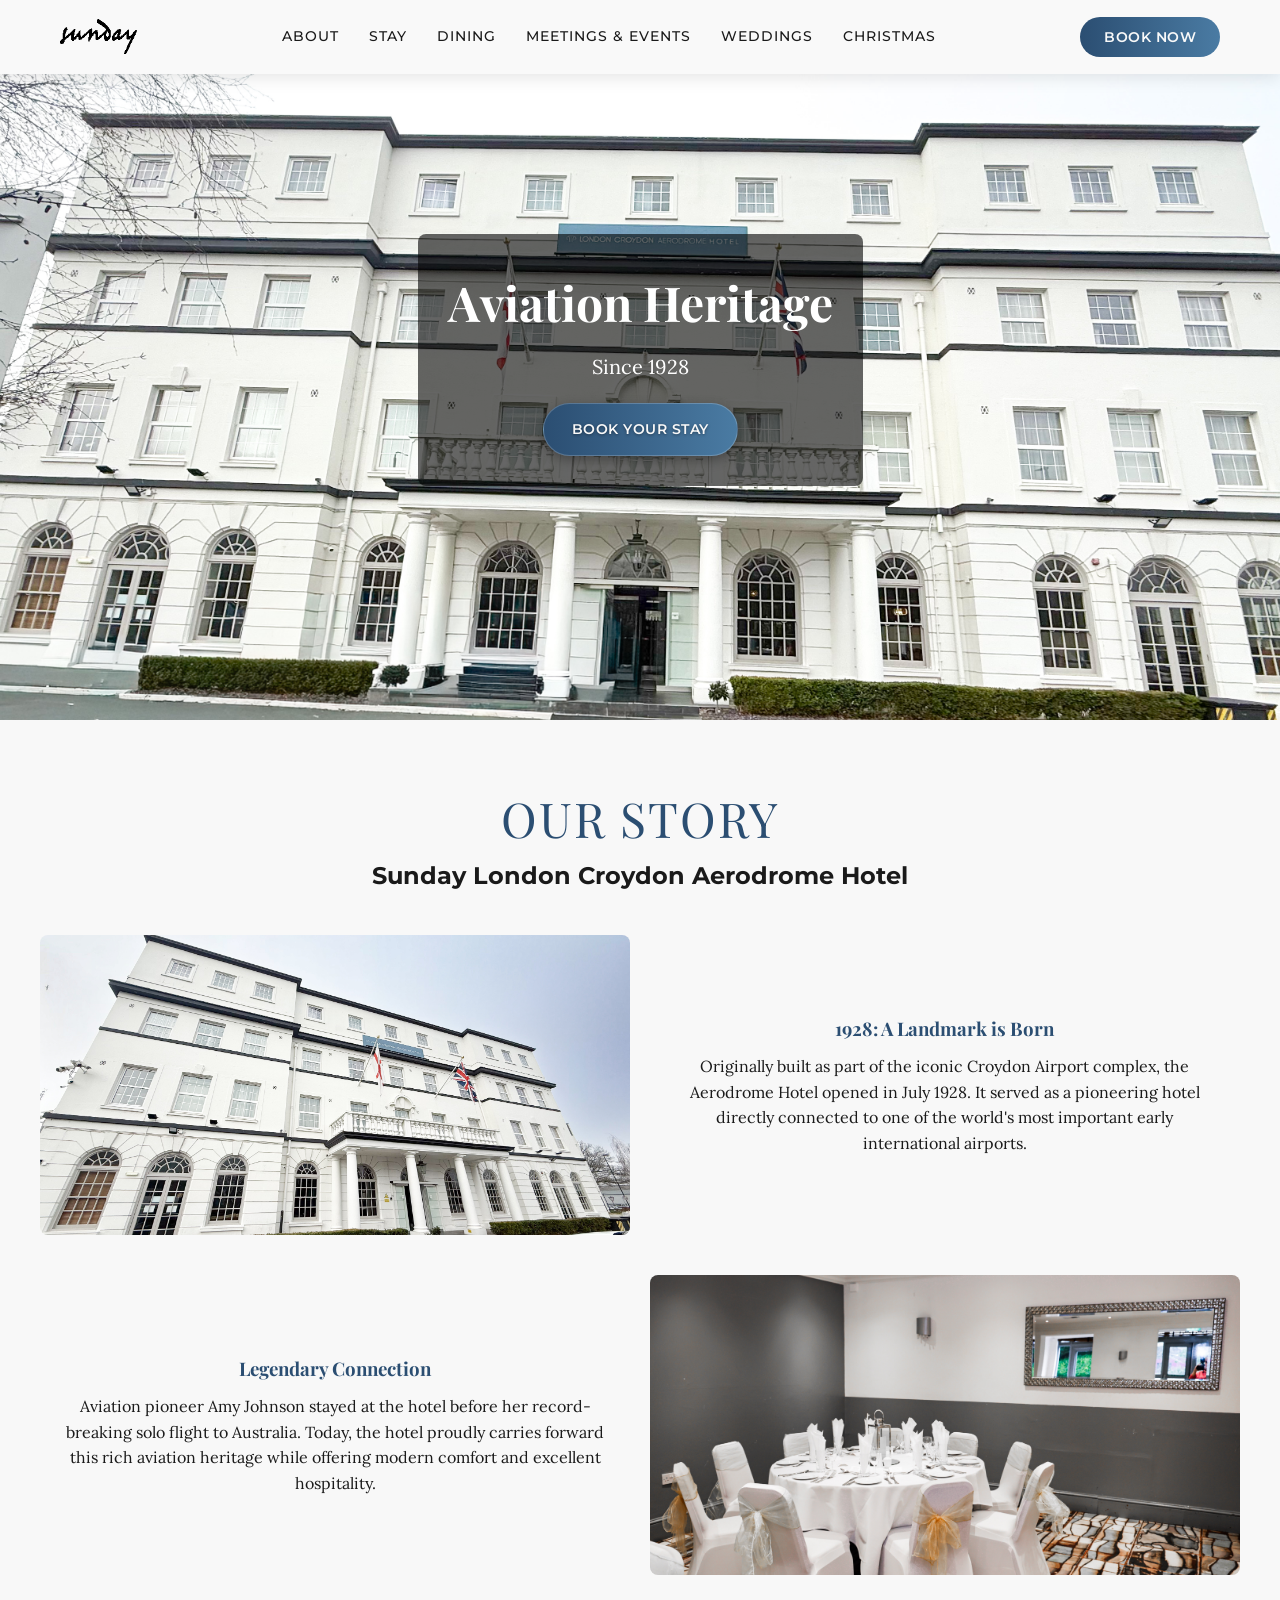
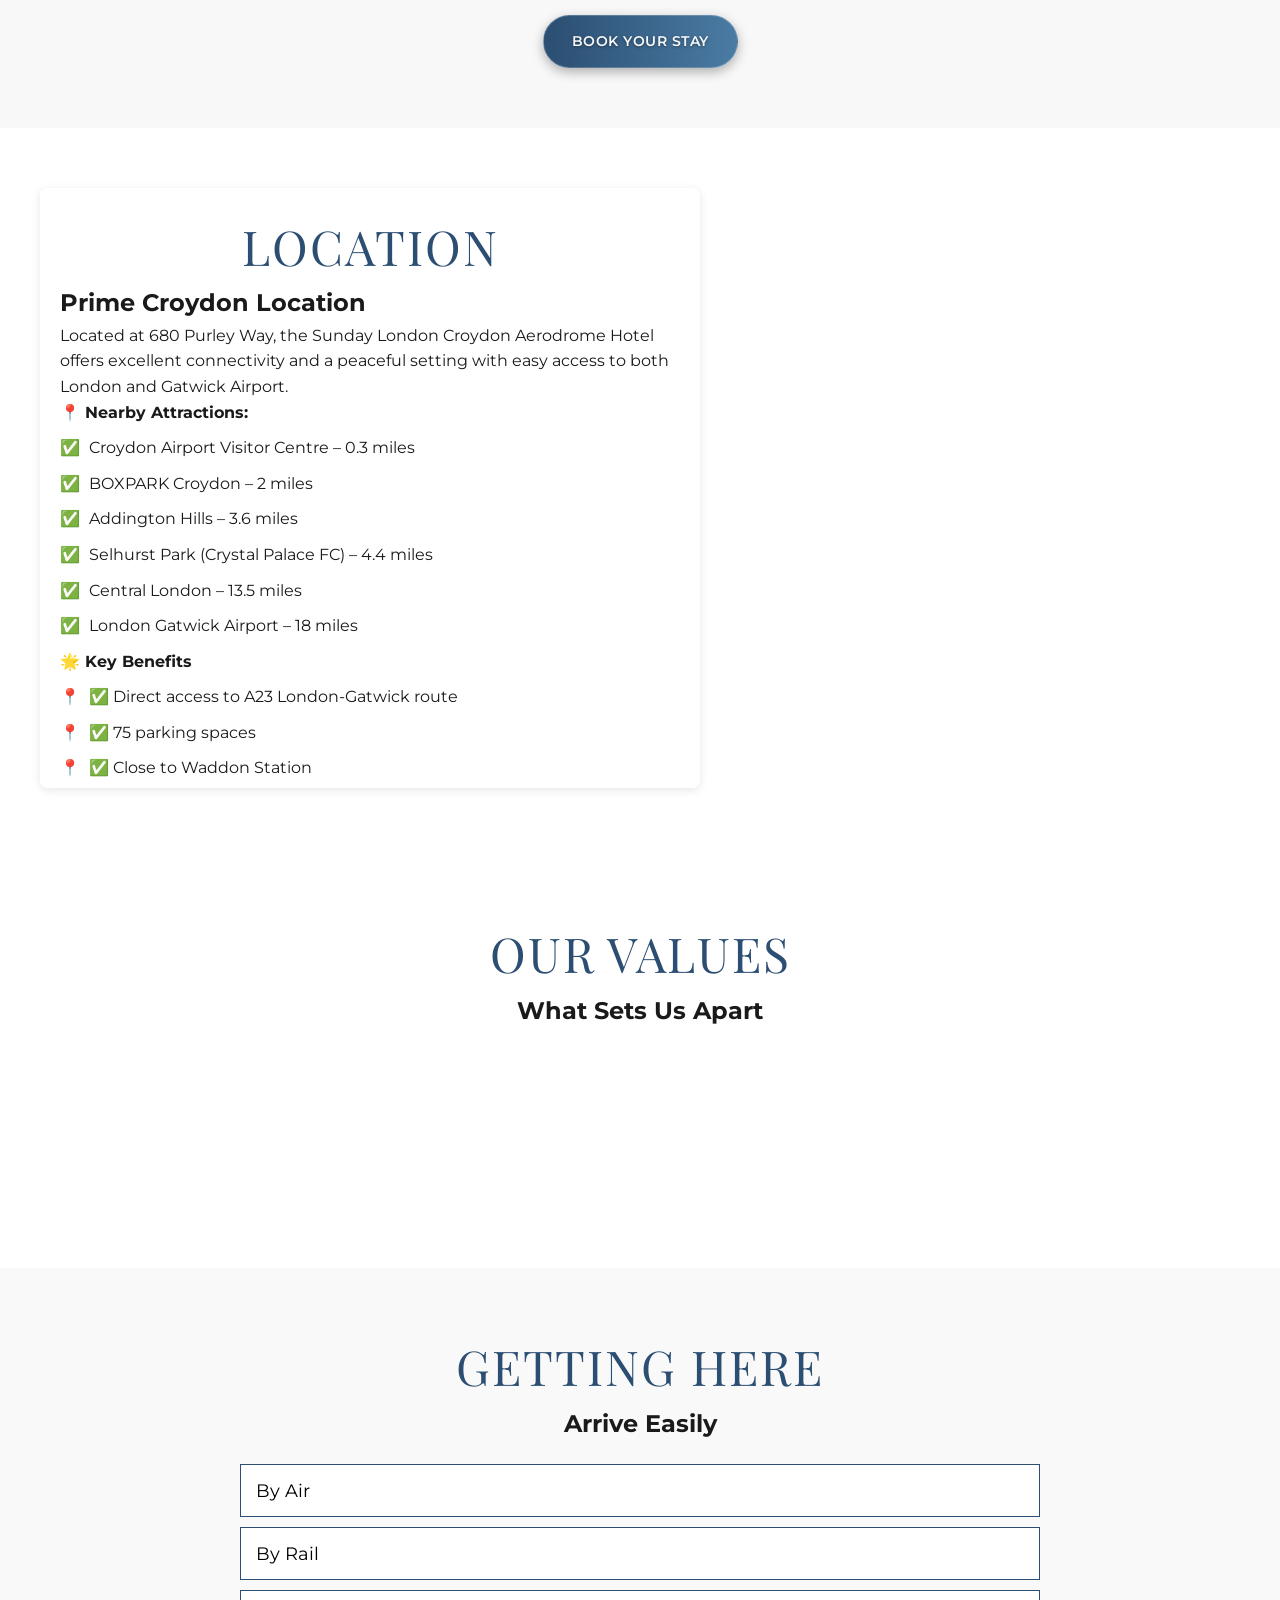
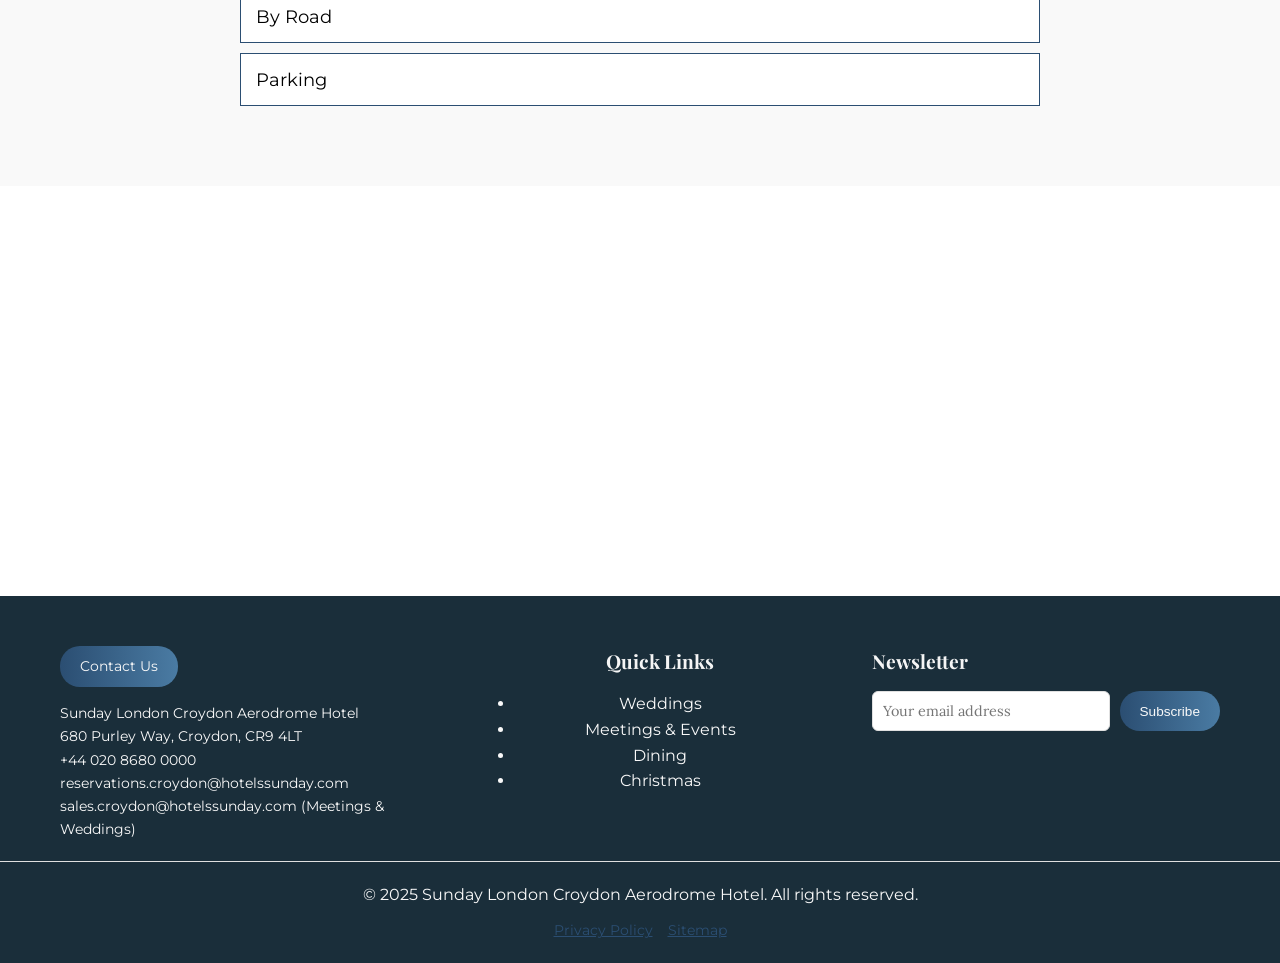
==== commit 3db88e25: "update" ====
--- a/about.html
+++ b/about.html
@@ -107,7 +107,11 @@
           </nav>
         </div>
         <div class="nav-book">
-          <a href="https://booking.link" class="btn-book">Book Now</a>
+          <a
+            href="https://booking.emea.hkclients.com/index.html#/booking/search?pc=ENSCN001&property_id=538d4b59-6581-4633-9ca7-206d6b80319e"
+            class="btn-book"
+            >Book Now</a
+          >
         </div>
         <div
           class="mobile-menu-toggle"
@@ -125,7 +129,11 @@
       <div class="hero-content">
         <h1>Aviation Heritage</h1>
         <p>Since 1928</p>
-        <a href="https://booking.link" class="btn-primary">Book Your Stay</a>
+        <a
+          href="https://booking.emea.hkclients.com/index.html#/booking/search?pc=ENSCN001&property_id=538d4b59-6581-4633-9ca7-206d6b80319e"
+          class="btn-primary"
+          >Book Your Stay</a
+        >
       </div>
     </section>
 
@@ -167,7 +175,11 @@
           </div>
         </div>
       </div>
-      <a href="https://booking.link" class="btn-primary">Book Your Stay</a>
+      <a
+        href="https://booking.emea.hkclients.com/index.html#/booking/search?pc=ENSCN001&property_id=538d4b59-6581-4633-9ca7-206d6b80319e"
+        class="btn-primary"
+        >Book Your Stay</a
+      >
     </section>
 
     <!-- Location Description -->
@@ -359,8 +371,8 @@
         </p>
         <ul class="footer-legal">
           <li><a href="privacy.html">Privacy Policy</a></li>
-          <li><a href="terms.html">Terms & Conditions</a></li>
-          <li><a href="sitemap.html">Sitemap</a></li>
+          <!-- <li><a href="terms.html">Terms & Conditions</a></li> -->
+          <li><a href="sitemap.xml">Sitemap</a></li>
         </ul>
       </div>
     </footer>
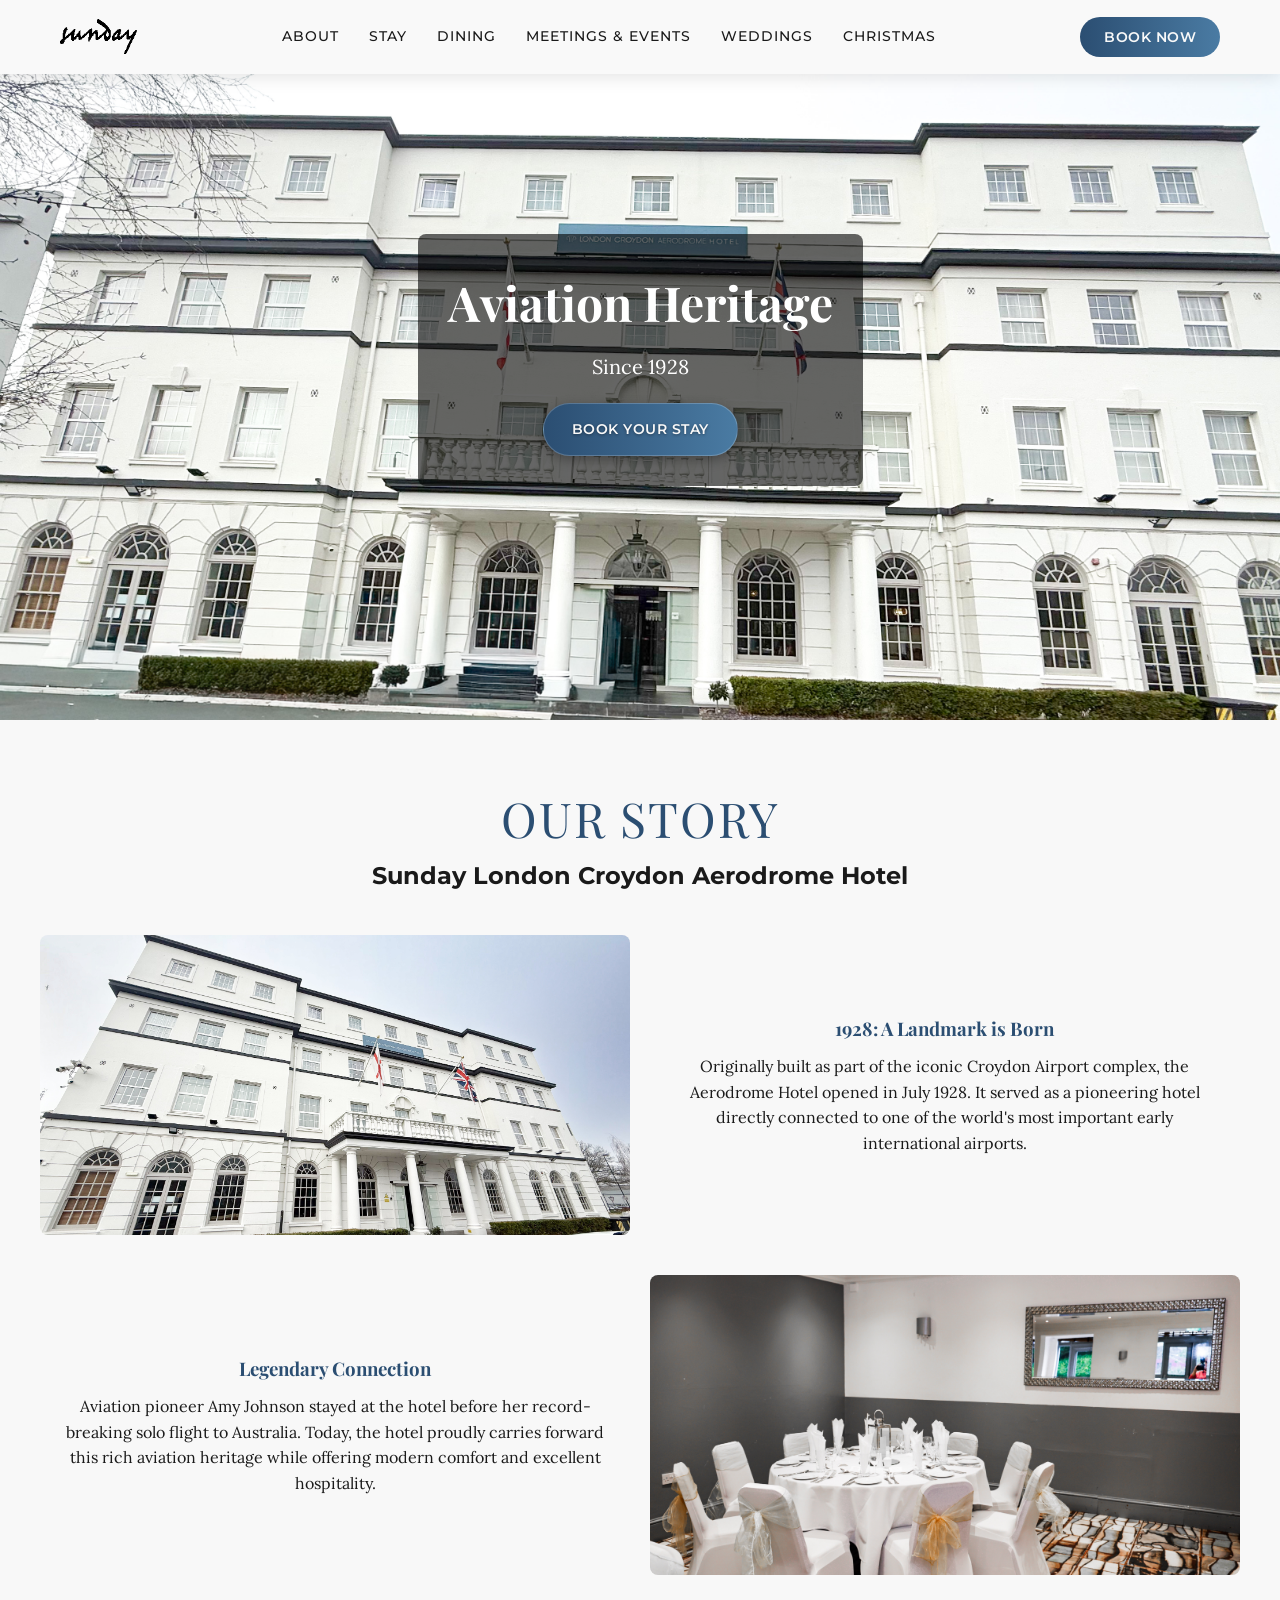
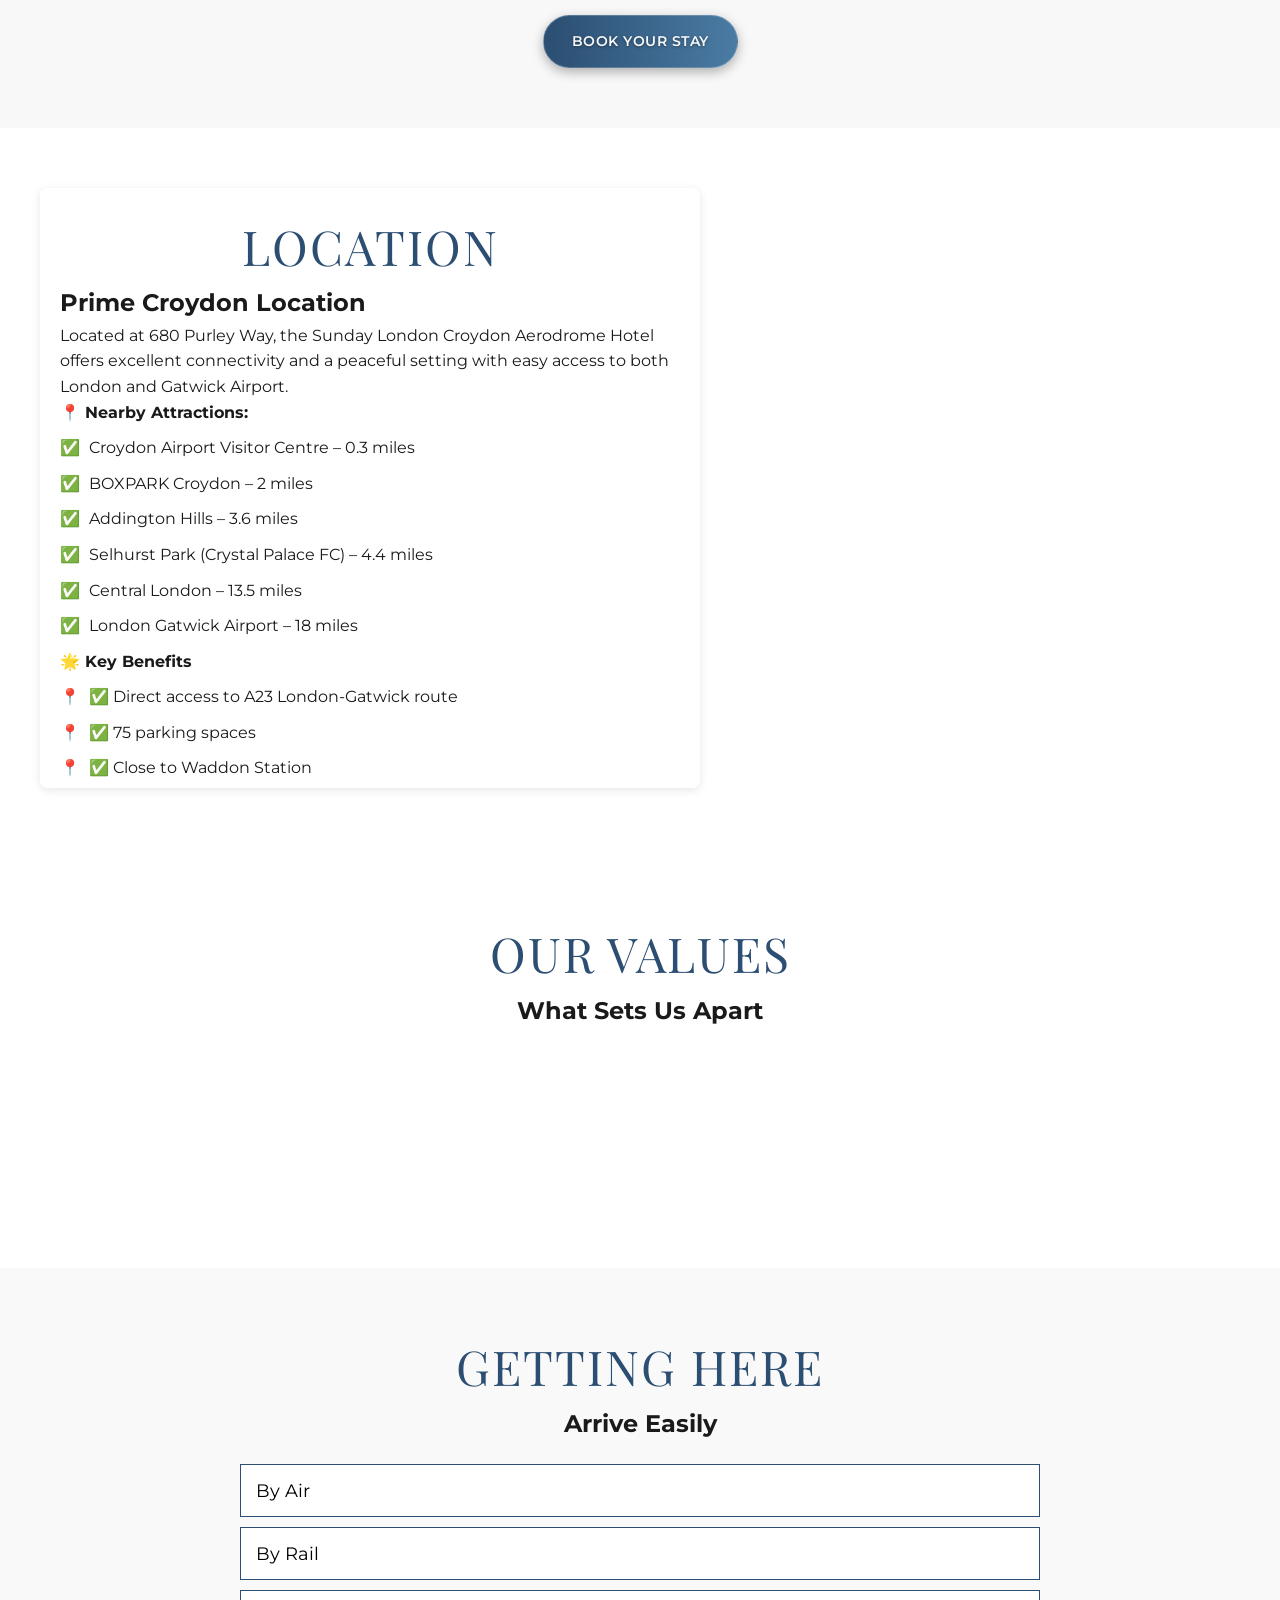
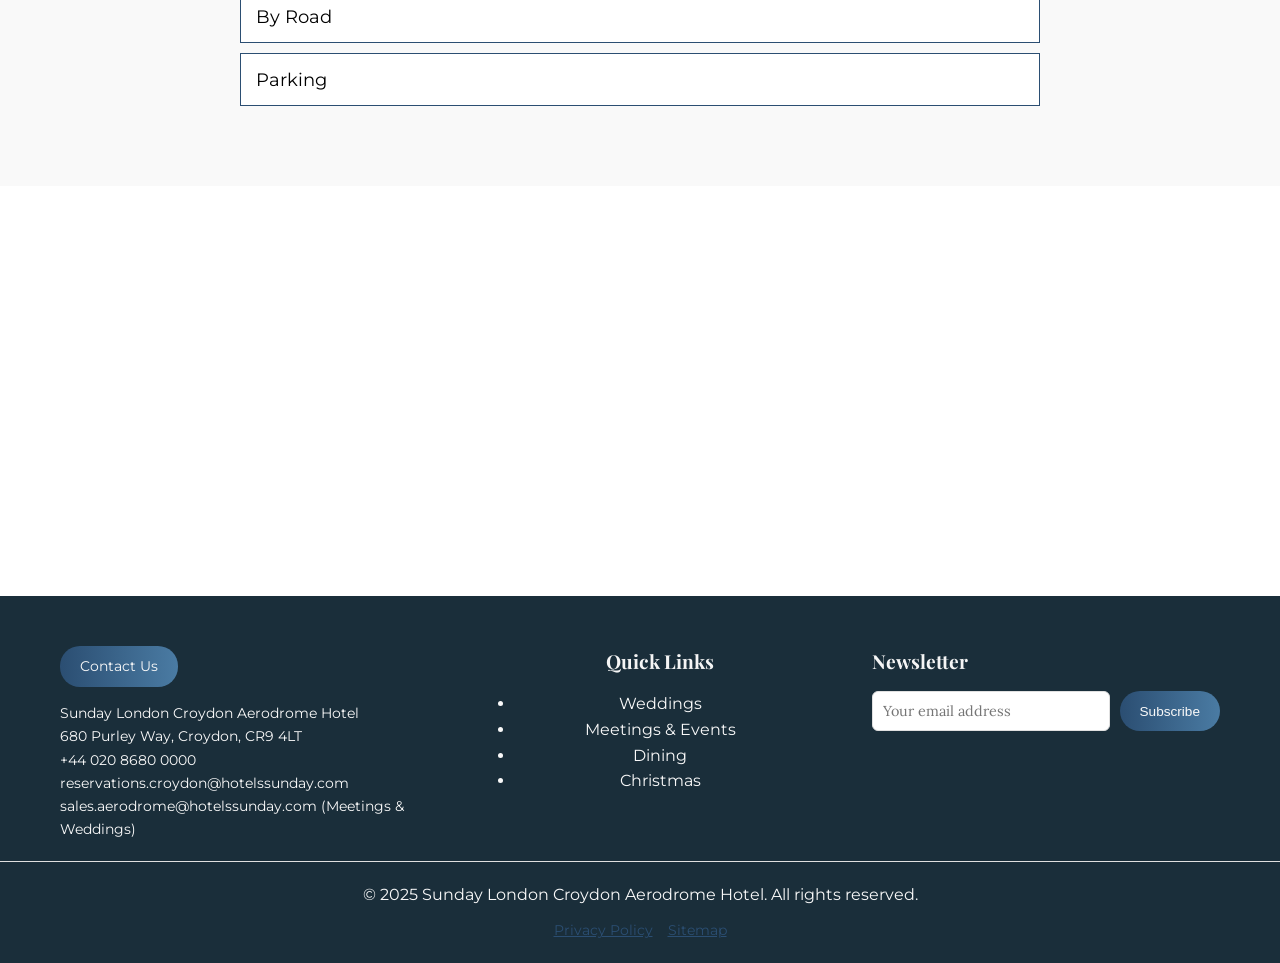
==== commit de8eb950: "mail update" ====
--- a/about.html
+++ b/about.html
@@ -214,7 +214,7 @@
         </div>
         <div class="location-map">
           <iframe
-            src="https://www.google.com/maps/embed?pb=!1m18!1m12!1m3!1d2489.5!2d-0.118!3d51.38!2m3!1f0!2f0!3f0!3m2!1i1024!2i768!4f13.1!3m3!1m2!1s0x4876063b0b0b0b0b%3A0x1234567890abcdef!2s680%20Purley%20Way%2C%20Croydon%20CR9%204LT!5e0!3m2!1sen!2suk!4v1740000000000"
+            src="https://www.google.com/maps/embed?pb=!1m18!1m12!1m3!1d2491.4863833905924!2d-0.11724280000000001!3d51.3573546!2m3!1f0!2f0!3f0!3m2!1i1024!2i768!4f13.1!3m3!1m2!1s0x48760767fc62a25f%3A0x9eec105c5a04e677!2sLondon%20Croydon%20Aerodrome%20Hotel%20by%20Sunday!5e0!3m2!1sen!2sin!4v1779097655498!5m2!1sen!2sin"
             width="600"
             height="450"
             style="border: 0"
@@ -305,7 +305,7 @@
     <!-- Map -->
     <section class="map-container">
       <iframe
-        src="https://www.google.com/maps/embed?pb=!1m18!1m12!1m3!1d2489.5!2d-0.118!3d51.38!2m3!1f0!2f0!3f0!3m2!1i1024!2i768!4f13.1!3m3!1m2!1s0x4876063b0b0b0b0b%3A0x1234567890abcdef!2s680%20Purley%20Way%2C%20Croydon%20CR9%204LT!5e0!3m2!1sen!2suk!4v1740000000000"
+        src="https://www.google.com/maps/embed?pb=!1m18!1m12!1m3!1d2491.4863833905924!2d-0.11724280000000001!3d51.3573546!2m3!1f0!2f0!3f0!3m2!1i1024!2i768!4f13.1!3m3!1m2!1s0x48760767fc62a25f%3A0x9eec105c5a04e677!2sLondon%20Croydon%20Aerodrome%20Hotel%20by%20Sunday!5e0!3m2!1sen!2sin!4v1779097655498!5m2!1sen!2sin"
         width="600"
         height="450"
         style="border: 0"
@@ -326,8 +326,8 @@
             <a href="mailto:reservations.croydon@hotelssunday.com"
               >reservations.croydon@hotelssunday.com</a
             ><br />
-            <a href="mailto:sales.croydon@hotelssunday.com"
-              >sales.croydon@hotelssunday.com</a
+            <a href="mailto:sales.aerodrome@hotelssunday.com"
+              >sales.aerodrome@hotelssunday.com</a
             >
             (Meetings & Weddings)
           </address>
@@ -344,7 +344,7 @@
         <div class="footer-column newsletter">
           <h4>Newsletter</h4>
           <form
-            action="https://formsubmit.co/sales.croydon@hotelssunday.com"
+            action="https://formsubmit.co/sales.aerodrome@hotelssunday.com"
             method="POST"
             class="newsletter-form"
           >
